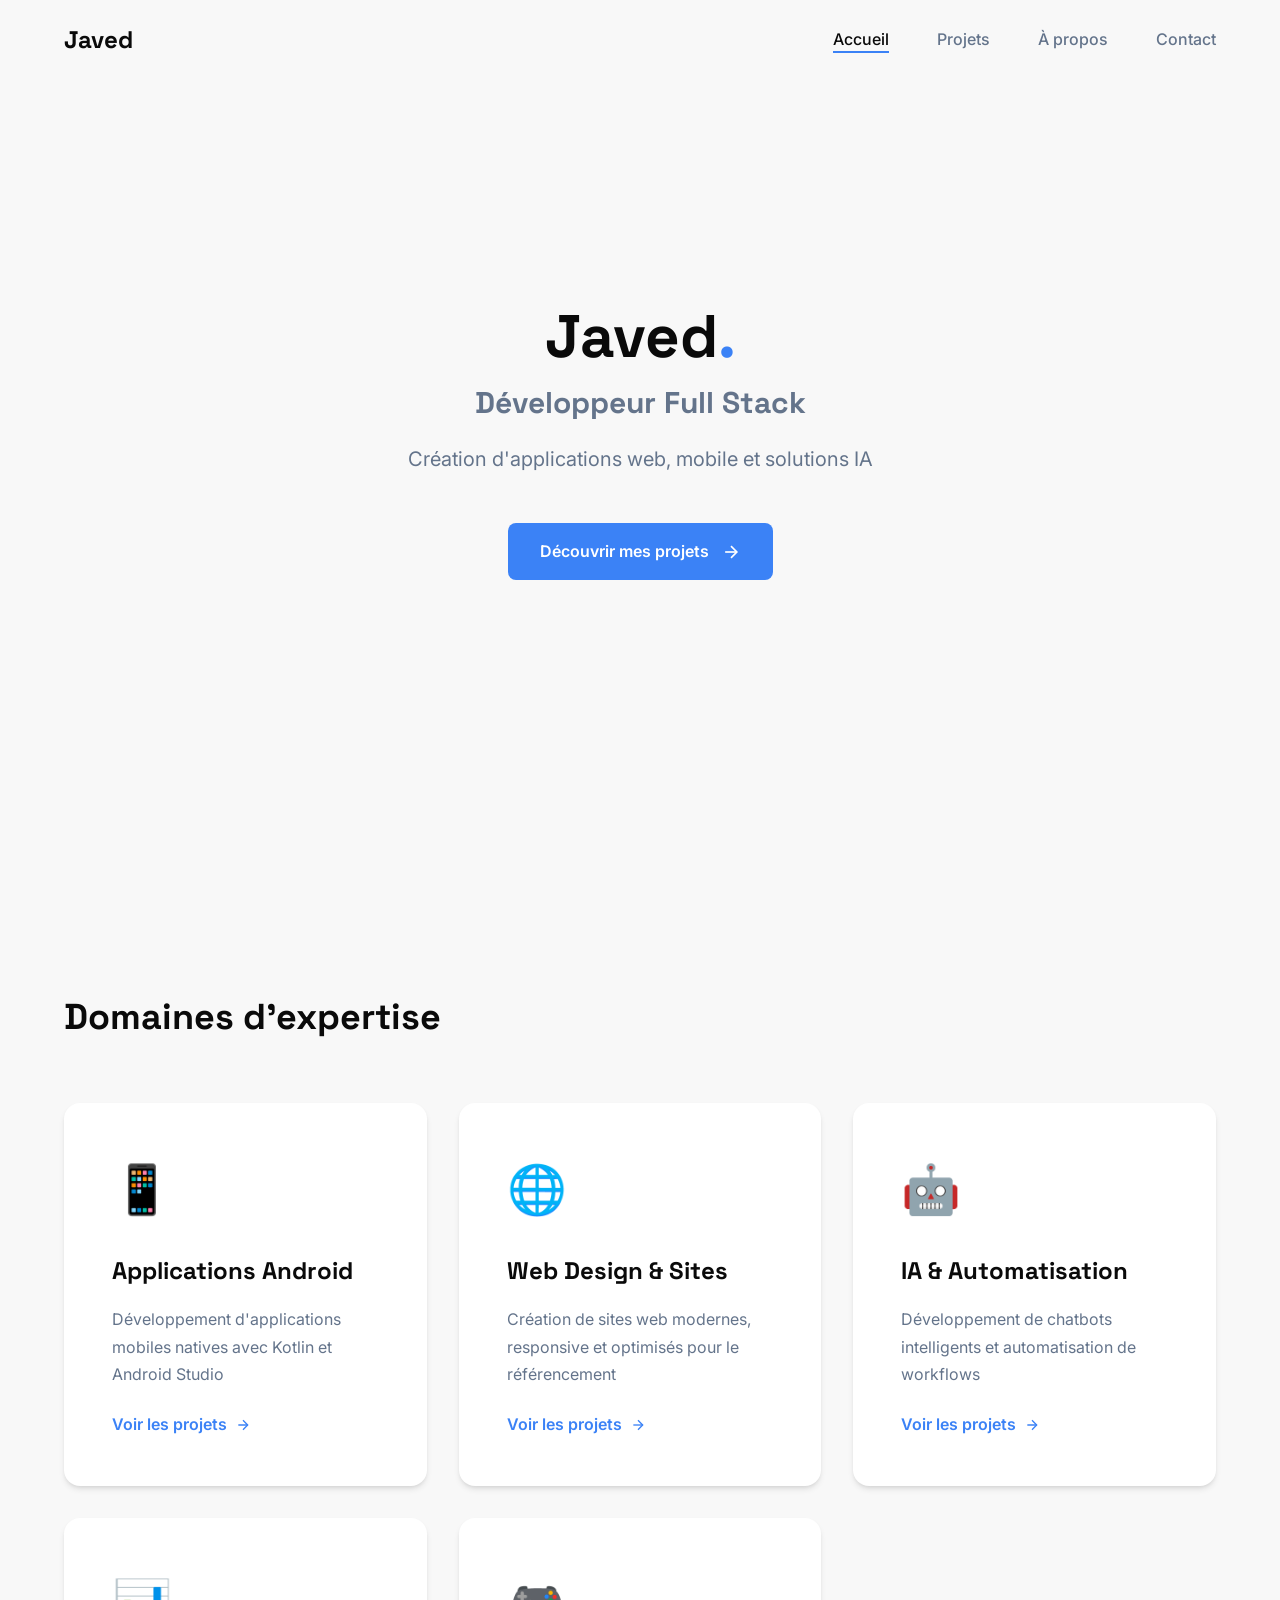
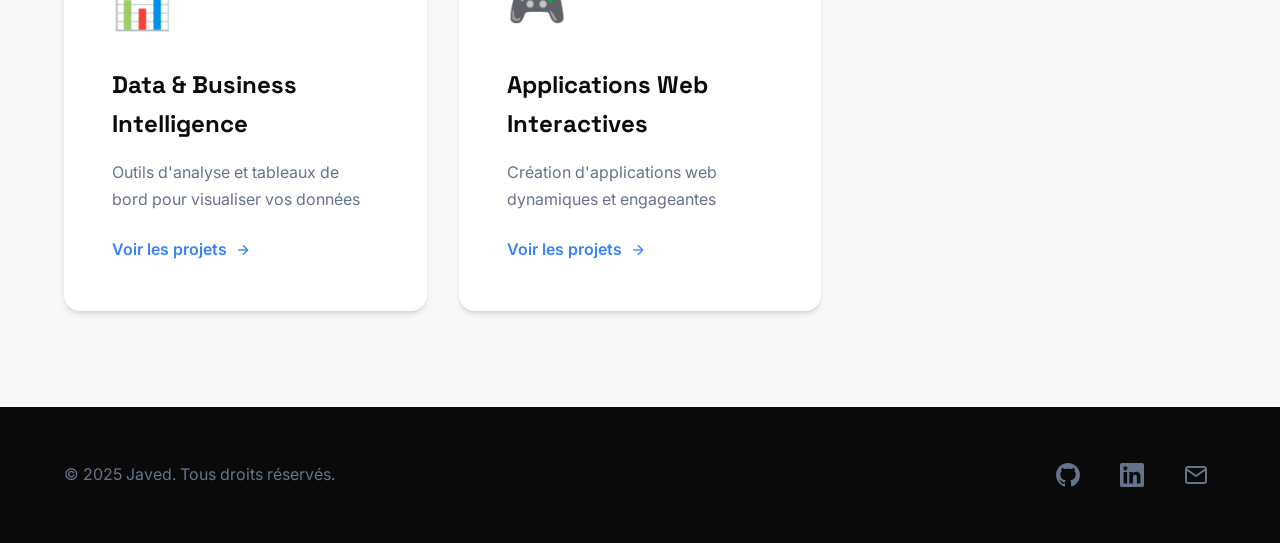
==== index.html @ 01706ac0 "commit init" ====
<!DOCTYPE html>
<html lang="fr">
<head>
    <meta charset="UTF-8">
    <meta name="viewport" content="width=device-width, initial-scale=1.0">
    <meta name="description" content="Javed - Développeur Full Stack spécialisé en applications web, mobile et solutions IA. Portfolio de projets innovants.">
    <meta name="keywords" content="développeur full stack, android, kotlin, javascript, IA, web design">
    <title>Javed - Développeur Full Stack</title>
    <link rel="preconnect" href="https://fonts.googleapis.com">
    <link rel="preconnect" href="https://fonts.gstatic.com" crossorigin>
    <link href="https://fonts.googleapis.com/css2?family=Inter:wght@400;500;600;700&family=Space+Grotesk:wght@700&display=swap" rel="stylesheet">
    <link rel="stylesheet" href="css/styles.css">
</head>
<body>
    <!-- Header Navigation -->
    <header class="header" id="header">
        <nav class="nav container">
            <a href="index.html" class="nav__logo">Javed</a>
            
            <div class="nav__menu" id="nav-menu">
                <ul class="nav__list">
                    <li class="nav__item">
                        <a href="index.html" class="nav__link active">Accueil</a>
                    </li>
                    <li class="nav__item">
                        <a href="projets.html" class="nav__link">Projets</a>
                    </li>
                    <li class="nav__item">
                        <a href="about.html" class="nav__link">À propos</a>
                    </li>
                    <li class="nav__item">
                        <a href="contact.html" class="nav__link">Contact</a>
                    </li>
                </ul>
                <div class="nav__close" id="nav-close">
                    <svg width="24" height="24" viewBox="0 0 24 24" fill="none" stroke="currentColor" stroke-width="2">
                        <line x1="18" y1="6" x2="6" y2="18"></line>
                        <line x1="6" y1="6" x2="18" y2="18"></line>
                    </svg>
                </div>
            </div>

            <div class="nav__toggle" id="nav-toggle">
                <svg width="24" height="24" viewBox="0 0 24 24" fill="none" stroke="currentColor" stroke-width="2">
                    <line x1="3" y1="12" x2="21" y2="12"></line>
                    <line x1="3" y1="6" x2="21" y2="6"></line>
                    <line x1="3" y1="18" x2="21" y2="18"></line>
                </svg>
            </div>
        </nav>
    </header>

    <main class="main">
        <!-- Hero Section -->
        <section class="hero section" id="hero">
            <div class="hero__container container">
                <div class="hero__content fade-in">
                    <h1 class="hero__title">
                        Javed<span class="accent-dot">.</span>
                        <span class="hero__subtitle-block">Développeur Full Stack</span>
                    </h1>
                    <p class="hero__description">
                        Création d'applications web, mobile et solutions IA
                    </p>
                    <a href="projets.html" class="btn btn-primary">
                        Découvrir mes projets
                        <svg width="20" height="20" viewBox="0 0 24 24" fill="none" stroke="currentColor" stroke-width="2">
                            <line x1="5" y1="12" x2="19" y2="12"></line>
                            <polyline points="12 5 19 12 12 19"></polyline>
                        </svg>
                    </a>
                </div>
            </div>
        </section>

        <!-- Categories Preview Section -->
        <section class="categories section" id="categories">
            <div class="categories__container container">
                <h2 class="section__title">Domaines d'expertise</h2>
                
                <div class="categories__grid">
                    <!-- Category Card 1: Applications Android -->
                    <a href="projets.html#android" class="category-card" data-category="android">
                        <div class="category-card__icon">
                            📱
                        </div>
                        <h3 class="category-card__title">Applications Android</h3>
                        <p class="category-card__description">
                            Développement d'applications mobiles natives avec Kotlin et Android Studio
                        </p>
                        <span class="category-card__link">
                            Voir les projets
                            <svg width="16" height="16" viewBox="0 0 24 24" fill="none" stroke="currentColor" stroke-width="2">
                                <line x1="5" y1="12" x2="19" y2="12"></line>
                                <polyline points="12 5 19 12 12 19"></polyline>
                            </svg>
                        </span>
                    </a>

                    <!-- Category Card 2: Web Design -->
                    <a href="projets.html#webdesign" class="category-card" data-category="webdesign">
                        <div class="category-card__icon">
                            🌐
                        </div>
                        <h3 class="category-card__title">Web Design & Sites</h3>
                        <p class="category-card__description">
                            Création de sites web modernes, responsive et optimisés pour le référencement
                        </p>
                        <span class="category-card__link">
                            Voir les projets
                            <svg width="16" height="16" viewBox="0 0 24 24" fill="none" stroke="currentColor" stroke-width="2">
                                <line x1="5" y1="12" x2="19" y2="12"></line>
                                <polyline points="12 5 19 12 12 19"></polyline>
                            </svg>
                        </span>
                    </a>

                    <!-- Category Card 3: IA & Automatisation -->
                    <a href="projets.html#ia" class="category-card" data-category="ia">
                        <div class="category-card__icon">
                            🤖
                        </div>
                        <h3 class="category-card__title">IA & Automatisation</h3>
                        <p class="category-card__description">
                            Développement de chatbots intelligents et automatisation de workflows
                        </p>
                        <span class="category-card__link">
                            Voir les projets
                            <svg width="16" height="16" viewBox="0 0 24 24" fill="none" stroke="currentColor" stroke-width="2">
                                <line x1="5" y1="12" x2="19" y2="12"></line>
                                <polyline points="12 5 19 12 12 19"></polyline>
                            </svg>
                        </span>
                    </a>

                    <!-- Category Card 4: Data & BI -->
                    <a href="projets.html#data" class="category-card" data-category="data">
                        <div class="category-card__icon">
                            📊
                        </div>
                        <h3 class="category-card__title">Data & Business Intelligence</h3>
                        <p class="category-card__description">
                            Outils d'analyse et tableaux de bord pour visualiser vos données
                        </p>
                        <span class="category-card__link">
                            Voir les projets
                            <svg width="16" height="16" viewBox="0 0 24 24" fill="none" stroke="currentColor" stroke-width="2">
                                <line x1="5" y1="12" x2="19" y2="12"></line>
                                <polyline points="12 5 19 12 12 19"></polyline>
                            </svg>
                        </span>
                    </a>

                    <!-- Category Card 5: Applications Web Interactives -->
                    <a href="projets.html#webapp" class="category-card" data-category="webapp">
                        <div class="category-card__icon">
                            🎮
                        </div>
                        <h3 class="category-card__title">Applications Web Interactives</h3>
                        <p class="category-card__description">
                            Création d'applications web dynamiques et engageantes
                        </p>
                        <span class="category-card__link">
                            Voir les projets
                            <svg width="16" height="16" viewBox="0 0 24 24" fill="none" stroke="currentColor" stroke-width="2">
                                <line x1="5" y1="12" x2="19" y2="12"></line>
                                <polyline points="12 5 19 12 12 19"></polyline>
                            </svg>
                        </span>
                    </a>
                </div>
            </div>
        </section>
    </main>

    <!-- Footer -->
    <footer class="footer">
        <div class="footer__container container">
            <div class="footer__content">
                <p class="footer__copy">
                    &copy; 2025 Javed. Tous droits réservés.
                </p>
                <div class="footer__social">
                    <a href="https://github.com" target="_blank" rel="noopener noreferrer" class="footer__social-link" aria-label="GitHub">
                        <svg width="24" height="24" viewBox="0 0 24 24" fill="currentColor">
                            <path d="M12 0C5.37 0 0 5.37 0 12c0 5.31 3.435 9.795 8.205 11.385.6.105.825-.255.825-.57 0-.285-.015-1.23-.015-2.235-3.015.555-3.795-.735-4.035-1.41-.135-.345-.72-1.41-1.23-1.695-.42-.225-1.02-.78-.015-.795.945-.015 1.62.87 1.845 1.23 1.08 1.815 2.805 1.305 3.495.99.105-.78.42-1.305.765-1.605-2.67-.3-5.46-1.335-5.46-5.925 0-1.305.465-2.385 1.23-3.225-.12-.3-.54-1.53.12-3.18 0 0 1.005-.315 3.3 1.23.96-.27 1.98-.405 3-.405s2.04.135 3 .405c2.295-1.56 3.3-1.23 3.3-1.23.66 1.65.24 2.88.12 3.18.765.84 1.23 1.905 1.23 3.225 0 4.605-2.805 5.625-5.475 5.925.435.375.81 1.095.81 2.22 0 1.605-.015 2.895-.015 3.3 0 .315.225.69.825.57A12.02 12.02 0 0024 12c0-6.63-5.37-12-12-12z"/>
                        </svg>
                    </a>
                    <a href="https://linkedin.com" target="_blank" rel="noopener noreferrer" class="footer__social-link" aria-label="LinkedIn">
                        <svg width="24" height="24" viewBox="0 0 24 24" fill="currentColor">
                            <path d="M20.447 20.452h-3.554v-5.569c0-1.328-.027-3.037-1.852-3.037-1.853 0-2.136 1.445-2.136 2.939v5.667H9.351V9h3.414v1.561h.046c.477-.9 1.637-1.85 3.37-1.85 3.601 0 4.267 2.37 4.267 5.455v6.286zM5.337 7.433c-1.144 0-2.063-.926-2.063-2.065 0-1.138.92-2.063 2.063-2.063 1.14 0 2.064.925 2.064 2.063 0 1.139-.925 2.065-2.064 2.065zm1.782 13.019H3.555V9h3.564v11.452zM22.225 0H1.771C.792 0 0 .774 0 1.729v20.542C0 23.227.792 24 1.771 24h20.451C23.2 24 24 23.227 24 22.271V1.729C24 .774 23.2 0 22.222 0h.003z"/>
                        </svg>
                    </a>
                    <a href="mailto:contact@javed.fr" class="footer__social-link" aria-label="Email">
                        <svg width="24" height="24" viewBox="0 0 24 24" fill="none" stroke="currentColor" stroke-width="2">
                            <path d="M4 4h16c1.1 0 2 .9 2 2v12c0 1.1-.9 2-2 2H4c-1.1 0-2-.9-2-2V6c0-1.1.9-2 2-2z"></path>
                            <polyline points="22,6 12,13 2,6"></polyline>
                        </svg>
                    </a>
                </div>
            </div>
        </div>
    </footer>

    <script src="js/main.js"></script>
</body>
</html>
---- css/styles.css ----
/* ====================================
   CSS VARIABLES & RESETS
   ==================================== */

:root {
    /* Colors */
    --color-primary: #0A0A0A;
    --color-white: #F8F8F8;
    --color-accent: #3B82F6;
    --color-accent-hover: #2563EB;
    --color-secondary: #64748B;
    --color-bg-light: #FAFAFA;
    --color-bg-lighter: #F1F5F9;
    --color-border: #E2E8F0;
    --color-success: #10B981;
    --color-error: #EF4444;

    /* Typography */
    --font-primary: 'Inter', -apple-system, BlinkMacSystemFont, 'Segoe UI', sans-serif;
    --font-display: 'Space Grotesk', var(--font-primary);
    --font-code: 'JetBrains Mono', 'Courier New', monospace;

    /* Font Sizes */
    --text-xs: 0.75rem;
    --text-sm: 0.875rem;
    --text-base: 1rem;
    --text-lg: 1.125rem;
    --text-xl: 1.25rem;
    --text-2xl: 1.5rem;
    --text-3xl: 1.875rem;
    --text-4xl: 2.25rem;
    --text-5xl: 3rem;
    --text-6xl: 3.75rem;

    /* Spacing */
    --spacing-xs: 0.5rem;
    --spacing-sm: 0.75rem;
    --spacing-md: 1rem;
    --spacing-lg: 1.5rem;
    --spacing-xl: 2rem;
    --spacing-2xl: 3rem;
    --spacing-3xl: 4rem;
    --spacing-4xl: 6rem;

    /* Shadows */
    --shadow-sm: 0 1px 2px 0 rgb(0 0 0 / 0.05);
    --shadow-md: 0 4px 6px -1px rgb(0 0 0 / 0.1), 0 2px 4px -2px rgb(0 0 0 / 0.1);
    --shadow-lg: 0 10px 15px -3px rgb(0 0 0 / 0.1), 0 4px 6px -4px rgb(0 0 0 / 0.1);
    --shadow-xl: 0 20px 25px -5px rgb(0 0 0 / 0.1), 0 8px 10px -6px rgb(0 0 0 / 0.1);

    /* Transitions */
    --transition-fast: 150ms cubic-bezier(0.4, 0, 0.2, 1);
    --transition-base: 300ms cubic-bezier(0.4, 0, 0.2, 1);
    --transition-slow: 500ms cubic-bezier(0.4, 0, 0.2, 1);

    /* Border Radius */
    --radius-sm: 0.375rem;
    --radius-md: 0.5rem;
    --radius-lg: 0.75rem;
    --radius-xl: 1rem;
    --radius-full: 9999px;

    /* Container */
    --container-width: 1200px;
}

/* CSS Reset */
*, *::before, *::after {
    box-sizing: border-box;
    margin: 0;
    padding: 0;
}

html {
    scroll-behavior: smooth;
    -webkit-font-smoothing: antialiased;
    -moz-osx-font-smoothing: grayscale;
}

body {
    font-family: var(--font-primary);
    font-size: var(--text-base);
    line-height: 1.6;
    color: var(--color-primary);
    background-color: var(--color-white);
    overflow-x: hidden;
}

img, picture, video, canvas, svg {
    display: block;
    max-width: 100%;
    height: auto;
}

input, button, textarea, select {
    font: inherit;
}

a {
    text-decoration: none;
    color: inherit;
}

ul, ol {
    list-style: none;
}

button {
    cursor: pointer;
    border: none;
    background: none;
}

/* ====================================
   UTILITY CLASSES
   ==================================== */

.container {
    width: 100%;
    max-width: var(--container-width);
    margin: 0 auto;
    padding: 0 var(--spacing-lg);
}

.section {
    padding: var(--spacing-4xl) 0;
}

.section__title {
    font-family: var(--font-display);
    font-size: var(--text-4xl);
    font-weight: 700;
    line-height: 1.2;
    margin-bottom: var(--spacing-xl);
    color: var(--color-primary);
}

.section__description {
    font-size: var(--text-lg);
    line-height: 1.7;
    color: var(--color-secondary);
    max-width: 65ch;
}

.accent-text {
    color: var(--color-accent);
}

.accent-dot {
    color: var(--color-accent);
}

/* Fade-in animation class */
.fade-in {
    animation: fadeInUp var(--transition-slow) ease-out;
}

@keyframes fadeInUp {
    from {
        opacity: 0;
        transform: translateY(30px);
    }
    to {
        opacity: 1;
        transform: translateY(0);
    }
}

/* Scroll reveal animation */
.scroll-reveal {
    opacity: 0;
    transform: translateY(30px);
    transition: opacity var(--transition-base), transform var(--transition-base);
}

.scroll-reveal.revealed {
    opacity: 1;
    transform: translateY(0);
}

/* ====================================
   HEADER & NAVIGATION
   ==================================== */

.header {
    position: fixed;
    top: 0;
    left: 0;
    width: 100%;
    background-color: rgba(248, 248, 248, 0.95);
    backdrop-filter: blur(10px);
    z-index: 1000;
    transition: box-shadow var(--transition-base);
}

.header.scrolled {
    box-shadow: var(--shadow-sm);
}

.nav {
    display: flex;
    align-items: center;
    justify-content: space-between;
    height: 80px;
}

.nav__logo {
    font-family: var(--font-display);
    font-size: var(--text-2xl);
    font-weight: 700;
    color: var(--color-primary);
    transition: color var(--transition-fast);
}

.nav__logo:hover {
    color: var(--color-accent);
}

.nav__list {
    display: flex;
    align-items: center;
    gap: var(--spacing-2xl);
}

.nav__link {
    position: relative;
    font-weight: 500;
    color: var(--color-secondary);
    transition: color var(--transition-fast);
}

.nav__link::after {
    content: '';
    position: absolute;
    bottom: -4px;
    left: 0;
    width: 0;
    height: 2px;
    background-color: var(--color-accent);
    transition: width var(--transition-fast);
}

.nav__link:hover,
.nav__link.active {
    color: var(--color-primary);
}

.nav__link.active::after {
    width: 100%;
}

.nav__toggle,
.nav__close {
    display: none;
    cursor: pointer;
    color: var(--color-primary);
}

/* ====================================
   BUTTONS
   ==================================== */

.btn {
    display: inline-flex;
    align-items: center;
    gap: var(--spacing-sm);
    padding: var(--spacing-md) var(--spacing-xl);
    font-weight: 600;
    border-radius: var(--radius-md);
    transition: all var(--transition-fast);
    cursor: pointer;
}

.btn-primary {
    background-color: var(--color-accent);
    color: white;
}

.btn-primary:hover {
    background-color: var(--color-accent-hover);
    transform: translateY(-2px);
    box-shadow: var(--shadow-lg);
}

.btn-secondary {
    background-color: var(--color-bg-lighter);
    color: var(--color-primary);
}

.btn-secondary:hover {
    background-color: var(--color-primary);
    color: var(--color-white);
    transform: translateY(-2px);
}

.btn-sm {
    padding: var(--spacing-sm) var(--spacing-lg);
    font-size: var(--text-sm);
}

.btn-lg {
    padding: var(--spacing-lg) var(--spacing-2xl);
    font-size: var(--text-lg);
}

.btn-full {
    width: 100%;
    justify-content: center;
}

.btn-icon {
    display: inline-flex;
    align-items: center;
    justify-content: center;
    width: 40px;
    height: 40px;
    background-color: rgba(255, 255, 255, 0.9);
    color: var(--color-primary);
    border-radius: var(--radius-md);
    transition: all var(--transition-fast);
}

.btn-icon:hover {
    background-color: var(--color-accent);
    color: white;
    transform: scale(1.1);
}

/* ====================================
   HERO SECTIONS
   ==================================== */

.hero {
    min-height: 100vh;
    display: flex;
    align-items: center;
    padding-top: 80px;
}

.hero__container {
    width: 100%;
}

.hero__content {
    text-align: center;
    max-width: 800px;
    margin: 0 auto;
}

.hero__title {
    font-family: var(--font-display);
    font-size: var(--text-6xl);
    font-weight: 700;
    line-height: 1.1;
    margin-bottom: var(--spacing-lg);
    color: var(--color-primary);
}

.hero__subtitle-block {
    display: block;
    color: var(--color-secondary);
    font-size: var(--text-3xl);
    margin-top: var(--spacing-md);
}

.hero__description {
    font-size: var(--text-xl);
    color: var(--color-secondary);
    margin-bottom: var(--spacing-2xl);
    max-width: 60ch;
    margin-left: auto;
    margin-right: auto;
}

/* ====================================
   CATEGORY CARDS (Homepage)
   ==================================== */

.categories__grid {
    display: grid;
    grid-template-columns: repeat(auto-fit, minmax(300px, 1fr));
    gap: var(--spacing-xl);
    margin-top: var(--spacing-3xl);
}

.category-card {
    position: relative;
    padding: var(--spacing-2xl);
    background-color: white;
    border-radius: var(--radius-xl);
    box-shadow: var(--shadow-md);
    transition: all var(--transition-base);
    overflow: hidden;
}

.category-card::before {
    content: '';
    position: absolute;
    top: 0;
    left: 0;
    width: 100%;
    height: 4px;
    background: linear-gradient(90deg, var(--color-accent), var(--color-accent-hover));
    transform: scaleX(0);
    transform-origin: left;
    transition: transform var(--transition-base);
}

.category-card:hover {
    transform: translateY(-8px);
    box-shadow: var(--shadow-xl);
}

.category-card:hover::before {
    transform: scaleX(1);
}

.category-card__icon {
    font-size: var(--text-5xl);
    margin-bottom: var(--spacing-lg);
}

.category-card__title {
    font-family: var(--font-display);
    font-size: var(--text-2xl);
    font-weight: 700;
    margin-bottom: var(--spacing-md);
    color: var(--color-primary);
}

.category-card__description {
    color: var(--color-secondary);
    margin-bottom: var(--spacing-lg);
    line-height: 1.7;
}

.category-card__link {
    display: inline-flex;
    align-items: center;
    gap: var(--spacing-xs);
    color: var(--color-accent);
    font-weight: 600;
    transition: gap var(--transition-fast);
}

.category-card:hover .category-card__link {
    gap: var(--spacing-sm);
}

/* ====================================
   PROJECTS PAGE
   ==================================== */

.projects-hero {
    padding-top: 140px;
    padding-bottom: var(--spacing-3xl);
    text-align: center;
}

.projects-hero__title {
    font-family: var(--font-display);
    font-size: var(--text-5xl);
    font-weight: 700;
    margin-bottom: var(--spacing-lg);
}

.projects-hero__description {
    font-size: var(--text-lg);
    color: var(--color-secondary);
    margin-bottom: var(--spacing-2xl);
    max-width: 60ch;
    margin-left: auto;
    margin-right: auto;
}

/* Filter Buttons */
.filter-buttons {
    display: flex;
    flex-wrap: wrap;
    justify-content: center;
    gap: var(--spacing-md);
    margin-top: var(--spacing-2xl);
}

.filter-btn {
    padding: var(--spacing-sm) var(--spacing-lg);
    font-weight: 500;
    background-color: var(--color-bg-lighter);
    color: var(--color-secondary);
    border-radius: var(--radius-full);
    transition: all var(--transition-fast);
}

.filter-btn:hover,
.filter-btn.active {
    background-color: var(--color-accent);
    color: white;
}

/* Projects Section */
.projects-section {
    opacity: 1;
    transition: opacity var(--transition-base);
}

.projects-section.hidden {
    display: none;
}

.section-header {
    display: flex;
    align-items: flex-start;
    gap: var(--spacing-lg);
    margin-bottom: var(--spacing-3xl);
}

.section-header__icon {
    font-size: var(--text-4xl);
    flex-shrink: 0;
}

/* Project Cards */
.projects-grid {
    display: grid;
    grid-template-columns: repeat(auto-fill, minmax(350px, 1fr));
    gap: var(--spacing-2xl);
}

.project-card {
    position: relative;
    background-color: white;
    border-radius: var(--radius-xl);
    box-shadow: var(--shadow-md);
    overflow: hidden;
    transition: all var(--transition-base);
}

.project-card:hover {
    transform: translateY(-4px);
    box-shadow: var(--shadow-xl);
}

.project-card--featured {
    border: 2px solid var(--color-accent);
}

.project-card__badge {
    position: absolute;
    top: var(--spacing-lg);
    right: var(--spacing-lg);
    padding: var(--spacing-xs) var(--spacing-md);
    background-color: var(--color-accent);
    color: white;
    font-size: var(--text-xs);
    font-weight: 600;
    text-transform: uppercase;
    letter-spacing: 0.5px;
    border-radius: var(--radius-full);
    z-index: 10;
}

.project-card__image {
    position: relative;
    width: 100%;
    height: 250px;
    overflow: hidden;
}

.project-card__image img {
    width: 100%;
    height: 100%;
    object-fit: cover;
    transition: transform var(--transition-slow);
}

.project-card:hover .project-card__image img {
    transform: scale(1.05);
}

.project-card__overlay {
    position: absolute;
    inset: 0;
    background: linear-gradient(to top, rgba(10, 10, 10, 0.8), transparent);
    display: flex;
    align-items: flex-end;
    justify-content: flex-end;
    padding: var(--spacing-lg);
    opacity: 0;
    transition: opacity var(--transition-base);
}

.project-card:hover .project-card__overlay {
    opacity: 1;
}

.project-card__content {
    padding: var(--spacing-xl);
}

.project-card__title {
    font-family: var(--font-display);
    font-size: var(--text-xl);
    font-weight: 700;
    margin-bottom: var(--spacing-md);
    color: var(--color-primary);
}

.project-card__description {
    color: var(--color-secondary);
    line-height: 1.7;
    margin-bottom: var(--spacing-lg);
}

.project-card__tech {
    display: flex;
    flex-wrap: wrap;
    gap: var(--spacing-sm);
    margin-bottom: var(--spacing-lg);
}

.tech-tag {
    padding: var(--spacing-xs) var(--spacing-md);
    font-size: var(--text-xs);
    font-weight: 500;
    background-color: var(--color-bg-lighter);
    color: var(--color-secondary);
    border-radius: var(--radius-sm);
}

.project-card__links {
    display: flex;
    gap: var(--spacing-md);
}

.project-card__badge-powered {
    margin-top: var(--spacing-lg);
    padding-top: var(--spacing-lg);
    border-top: 1px solid var(--color-border);
    font-size: var(--text-sm);
    color: var(--color-secondary);
}

/* Horizontal Project Card */
.project-card--horizontal {
    display: grid;
    grid-template-columns: 400px 1fr;
    gap: 0;
}

.project-card--horizontal .project-card__image {
    height: 100%;
    min-height: 300px;
}

/* Automation Section */
.automation-section {
    margin-top: var(--spacing-3xl);
    padding: var(--spacing-2xl);
    background-color: var(--color-bg-light);
    border-radius: var(--radius-xl);
}

.automation-section__title {
    font-family: var(--font-display);
    font-size: var(--text-2xl);
    font-weight: 700;
    margin-bottom: var(--spacing-xl);
    text-align: center;
}

.automation-grid {
    display: grid;
    grid-template-columns: repeat(auto-fit, minmax(250px, 1fr));
    gap: var(--spacing-xl);
}

.automation-card {
    padding: var(--spacing-xl);
    background-color: white;
    border-radius: var(--radius-lg);
    text-align: center;
}

.automation-card__icon {
    width: 80px;
    height: 80px;
    margin: 0 auto var(--spacing-lg);
    border-radius: var(--radius-lg);
    overflow: hidden;
}

.automation-card__icon img {
    width: 100%;
    height: 100%;
    object-fit: cover;
}

.automation-card__title {
    font-family: var(--font-display);
    font-size: var(--text-xl);
    font-weight: 700;
    margin-bottom: var(--spacing-md);
}

.automation-card__description {
    color: var(--color-secondary);
    line-height: 1.7;
}

/* MediaPipe Section */
.mediapipe-section {
    margin-top: var(--spacing-3xl);
}

.mediapipe-section__title {
    font-family: var(--font-display);
    font-size: var(--text-2xl);
    font-weight: 700;
    margin-bottom: var(--spacing-xl);
}

.mediapipe-card {
    display: grid;
    grid-template-columns: 1fr 400px;
    gap: var(--spacing-2xl);
    padding: var(--spacing-2xl);
    background-color: var(--color-bg-light);
    border-radius: var(--radius-xl);
}

.mediapipe-card__description {
    color: var(--color-secondary);
    line-height: 1.8;
    margin-bottom: var(--spacing-xl);
}

.mediapipe-card__features {
    display: flex;
    flex-direction: column;
    gap: var(--spacing-md);
}

.feature-item {
    display: flex;
    align-items: center;
    gap: var(--spacing-md);
    padding: var(--spacing-md);
    background-color: white;
    border-radius: var(--radius-md);
}

.feature-item__icon {
    font-size: var(--text-2xl);
}

.feature-item__text {
    font-weight: 500;
    color: var(--color-primary);
}

.mediapipe-card__demo {
    border-radius: var(--radius-lg);
    overflow: hidden;
}

.mediapipe-card__demo img {
    width: 100%;
    height: 100%;
    object-fit: cover;
}

/* ====================================
   MODAL
   ==================================== */

.modal {
    position: fixed;
    inset: 0;
    z-index: 2000;
    display: none;
    align-items: center;
    justify-content: center;
    padding: var(--spacing-xl);
}

.modal.active {
    display: flex;
}

.modal__overlay {
    position: absolute;
    inset: 0;
    background-color: rgba(10, 10, 10, 0.8);
    backdrop-filter: blur(4px);
}

.modal__content {
    position: relative;
    width: 100%;
    max-width: 900px;
    max-height: 90vh;
    background-color: white;
    border-radius: var(--radius-xl);
    box-shadow: var(--shadow-xl);
    overflow: hidden;
    animation: modalSlideIn var(--transition-base);
}

@keyframes modalSlideIn {
    from {
        opacity: 0;
        transform: scale(0.95) translateY(20px);
    }
    to {
        opacity: 1;
        transform: scale(1) translateY(0);
    }
}

.modal__close {
    position: absolute;
    top: var(--spacing-lg);
    right: var(--spacing-lg);
    width: 40px;
    height: 40px;
    display: flex;
    align-items: center;
    justify-content: center;
    background-color: rgba(10, 10, 10, 0.1);
    color: var(--color-primary);
    border-radius: var(--radius-md);
    transition: all var(--transition-fast);
    z-index: 10;
}

.modal__close:hover {
    background-color: var(--color-error);
    color: white;
}

.modal__body {
    padding: var(--spacing-2xl);
    max-height: 90vh;
    overflow-y: auto;
}

.modal__title {
    font-family: var(--font-display);
    font-size: var(--text-2xl);
    font-weight: 700;
    margin-bottom: var(--spacing-xl);
}

.modal__body pre {
    background-color: #282c34;
    border-radius: var(--radius-lg);
    padding: var(--spacing-xl);
    overflow-x: auto;
}

.modal__body code {
    font-family: var(--font-code);
    font-size: var(--text-sm);
    line-height: 1.6;
}

/* ====================================
   ABOUT PAGE
   ==================================== */

.about-hero {
    padding-top: 140px;
    padding-bottom: var(--spacing-3xl);
}

.about-hero__content {
    display: grid;
    grid-template-columns: 300px 1fr;
    gap: var(--spacing-3xl);
    align-items: center;
}

.about-hero__image-wrapper {
    position: relative;
}

.about-hero__image {
    width: 100%;
    aspect-ratio: 1;
    object-fit: cover;
    border-radius: var(--radius-xl);
    box-shadow: var(--shadow-xl);
}

.about-hero__title {
    font-family: var(--font-display);
    font-size: var(--text-4xl);
    font-weight: 700;
    line-height: 1.2;
    margin-bottom: var(--spacing-lg);
}

.about-hero__subtitle {
    font-size: var(--text-xl);
    color: var(--color-secondary);
}

/* Bio Section */
.bio__text {
    max-width: 85ch;
}

.bio__text p {
    color: var(--color-secondary);
    line-height: 1.8;
    margin-bottom: var(--spacing-lg);
}

.bio__text p:last-child {
    margin-bottom: 0;
}

/* Skills Section */
.skills__grid {
    display: grid;
    grid-template-columns: repeat(auto-fit, minmax(300px, 1fr));
    gap: var(--spacing-2xl);
    margin-top: var(--spacing-2xl);
}

.skill-category {
    padding: var(--spacing-xl);
    background-color: white;
    border-radius: var(--radius-lg);
    box-shadow: var(--shadow-md);
}

.skill-category__title {
    display: flex;
    align-items: center;
    gap: var(--spacing-md);
    font-size: var(--text-xl);
    font-weight: 700;
    margin-bottom: var(--spacing-lg);
}

.skill-category__icon {
    font-size: var(--text-2xl);
}

.skill-tags {
    display: flex;
    flex-wrap: wrap;
    gap: var(--spacing-sm);
}

.skill-tag {
    padding: var(--spacing-sm) var(--spacing-md);
    font-size: var(--text-sm);
    font-weight: 500;
    background-color: var(--color-bg-lighter);
    color: var(--color-primary);
    border-radius: var(--radius-sm);
    transition: all var(--transition-fast);
}

.skill-tag:hover {
    background-color: var(--color-accent);
    color: white;
}

/* Philosophy Section */
.philosophy__grid {
    display: grid;
    grid-template-columns: repeat(auto-fit, minmax(300px, 1fr));
    gap: var(--spacing-2xl);
    margin-top: var(--spacing-2xl);
}

.philosophy-card {
    padding: var(--spacing-2xl);
    background-color: white;
    border-radius: var(--radius-xl);
    box-shadow: var(--shadow-md);
    transition: all var(--transition-base);
}

.philosophy-card:hover {
    transform: translateY(-4px);
    box-shadow: var(--shadow-xl);
}

.philosophy-card__icon {
    display: flex;
    align-items: center;
    justify-content: center;
    width: 80px;
    height: 80px;
    margin-bottom: var(--spacing-lg);
    background-color: var(--color-bg-light);
    color: var(--color-accent);
    border-radius: var(--radius-lg);
}

.philosophy-card__title {
    font-family: var(--font-display);
    font-size: var(--text-xl);
    font-weight: 700;
    margin-bottom: var(--spacing-md);
}

.philosophy-card__description {
    color: var(--color-secondary);
    line-height: 1.7;
}

/* CTA Section */
.cta-section {
    background-color: var(--color-bg-light);
}

.cta-card {
    max-width: 700px;
    margin: 0 auto;
    padding: var(--spacing-3xl);
    text-align: center;
    background-color: white;
    border-radius: var(--radius-xl);
    box-shadow: var(--shadow-lg);
}

.cta-card__title {
    font-family: var(--font-display);
    font-size: var(--text-3xl);
    font-weight: 700;
    margin-bottom: var(--spacing-lg);
}

.cta-card__description {
    font-size: var(--text-lg);
    color: var(--color-secondary);
    margin-bottom: var(--spacing-2xl);
}

/* ====================================
   CONTACT PAGE
   ==================================== */

.contact-hero {
    padding-top: 140px;
    padding-bottom: var(--spacing-2xl);
    text-align: center;
}

.contact-hero__title {
    font-family: var(--font-display);
    font-size: var(--text-5xl);
    font-weight: 700;
    margin-bottom: var(--spacing-lg);
}

.contact-hero__description {
    font-size: var(--text-lg);
    color: var(--color-secondary);
    max-width: 60ch;
    margin: 0 auto;
}

/* Contact Layout */
.contact-layout {
    display: grid;
    grid-template-columns: 2fr 1fr;
    gap: var(--spacing-3xl);
}

/* Contact Form */
.contact-form-card {
    padding: var(--spacing-2xl);
    background-color: white;
    border-radius: var(--radius-xl);
    box-shadow: var(--shadow-lg);
}

.contact-form__title {
    font-family: var(--font-display);
    font-size: var(--text-2xl);
    font-weight: 700;
    margin-bottom: var(--spacing-md);
}

.contact-form__subtitle {
    color: var(--color-secondary);
    margin-bottom: var(--spacing-2xl);
}

.form__group {
    margin-bottom: var(--spacing-lg);
}

.form__label {
    display: block;
    font-weight: 500;
    margin-bottom: var(--spacing-sm);
    color: var(--color-primary);
}

.form__input,
.form__textarea {
    width: 100%;
    padding: var(--spacing-md);
    font-size: var(--text-base);
    border: 2px solid var(--color-border);
    border-radius: var(--radius-md);
    transition: all var(--transition-fast);
}

.form__input:focus,
.form__textarea:focus {
    outline: none;
    border-color: var(--color-accent);
    box-shadow: 0 0 0 3px rgba(59, 130, 246, 0.1);
}

.form__textarea {
    resize: vertical;
    min-height: 150px;
}

.form__error {
    display: block;
    margin-top: var(--spacing-xs);
    font-size: var(--text-sm);
    color: var(--color-error);
}

.form__note {
    margin-top: var(--spacing-lg);
    font-size: var(--text-sm);
    color: var(--color-secondary);
}

.form__message {
    display: flex;
    align-items: center;
    gap: var(--spacing-md);
    padding: var(--spacing-lg);
    margin-top: var(--spacing-lg);
    border-radius: var(--radius-md);
}

.form__message--success {
    background-color: rgba(16, 185, 129, 0.1);
    color: var(--color-success);
}

.form__message--error {
    background-color: rgba(239, 68, 68, 0.1);
    color: var(--color-error);
}

.btn-loader {
    display: inline-block;
    animation: spin 1s linear infinite;
}

@keyframes spin {
    to {
        transform: rotate(360deg);
    }
}

/* Contact Info */
.contact-info-card,
.contact-social-card,
.contact-info-box {
    padding: var(--spacing-xl);
    background-color: white;
    border-radius: var(--radius-lg);
    box-shadow: var(--shadow-md);
    margin-bottom: var(--spacing-lg);
}

.contact-info__title,
.contact-social__title {
    font-family: var(--font-display);
    font-size: var(--text-xl);
    font-weight: 700;
    margin-bottom: var(--spacing-lg);
}

.contact-info__description {
    color: var(--color-secondary);
    margin-bottom: var(--spacing-xl);
}

.contact-info-item {
    display: flex;
    gap: var(--spacing-lg);
    margin-bottom: var(--spacing-lg);
}

.contact-info-item:last-child {
    margin-bottom: 0;
}

.contact-info-item__icon {
    flex-shrink: 0;
    width: 48px;
    height: 48px;
    display: flex;
    align-items: center;
    justify-content: center;
    background-color: var(--color-bg-light);
    color: var(--color-accent);
    border-radius: var(--radius-md);
}

.contact-info-item__label {
    font-size: var(--text-sm);
    font-weight: 600;
    text-transform: uppercase;
    letter-spacing: 0.5px;
    color: var(--color-secondary);
    margin-bottom: var(--spacing-xs);
}

.contact-info-item__value {
    color: var(--color-primary);
    font-weight: 500;
}

.contact-info-item__value a {
    color: var(--color-accent);
    transition: color var(--transition-fast);
}

.contact-info-item__value a:hover {
    color: var(--color-accent-hover);
}

/* Social Links */
.contact-social-links {
    display: flex;
    flex-direction: column;
    gap: var(--spacing-md);
}

.contact-social-link {
    display: flex;
    align-items: center;
    gap: var(--spacing-md);
    padding: var(--spacing-md);
    background-color: var(--color-bg-light);
    border-radius: var(--radius-md);
    transition: all var(--transition-fast);
}

.contact-social-link:hover {
    background-color: var(--color-accent);
    color: white;
    transform: translateX(4px);
}

/* Info Box */
.contact-info-box {
    display: flex;
    gap: var(--spacing-md);
    background-color: var(--color-bg-lighter);
    border-left: 4px solid var(--color-accent);
}

.contact-info-box svg {
    flex-shrink: 0;
    color: var(--color-accent);
}

.contact-info-box p {
    font-size: var(--text-sm);
    color: var(--color-secondary);
    line-height: 1.6;
}

/* FAQ Section */
.faq-grid {
    display: grid;
    grid-template-columns: repeat(auto-fit, minmax(300px, 1fr));
    gap: var(--spacing-2xl);
    margin-top: var(--spacing-2xl);
}

.faq-item {
    padding: var(--spacing-xl);
    background-color: white;
    border-radius: var(--radius-lg);
    box-shadow: var(--shadow-md);
}

.faq-item__question {
    font-family: var(--font-display);
    font-size: var(--text-lg);
    font-weight: 700;
    margin-bottom: var(--spacing-md);
    color: var(--color-primary);
}

.faq-item__answer {
    color: var(--color-secondary);
    line-height: 1.7;
}

/* ====================================
   FOOTER
   ==================================== */

.footer {
    padding: var(--spacing-2xl) 0;
    background-color: var(--color-primary);
    color: var(--color-white);
}

.footer__content {
    display: flex;
    align-items: center;
    justify-content: space-between;
}

.footer__copy {
    color: var(--color-secondary);
}

.footer__social {
    display: flex;
    gap: var(--spacing-lg);
}

.footer__social-link {
    display: flex;
    align-items: center;
    justify-content: center;
    width: 40px;
    height: 40px;
    color: var(--color-secondary);
    transition: all var(--transition-fast);
}

.footer__social-link:hover {
    color: var(--color-accent);
    transform: translateY(-2px);
}

/* ====================================
   RESPONSIVE DESIGN
   ==================================== */

@media screen and (max-width: 1024px) {
    .project-card--horizontal {
        grid-template-columns: 1fr;
    }

    .mediapipe-card {
        grid-template-columns: 1fr;
    }

    .about-hero__content {
        grid-template-columns: 1fr;
        text-align: center;
    }

    .about-hero__image-wrapper {
        max-width: 300px;
        margin: 0 auto;
    }

    .contact-layout {
        grid-template-columns: 1fr;
    }
}

@media screen and (max-width: 768px) {
    :root {
        --text-6xl: 2.5rem;
        --text-5xl: 2rem;
        --text-4xl: 1.75rem;
        --text-3xl: 1.5rem;
    }

    .section {
        padding: var(--spacing-3xl) 0;
    }

    .nav__menu {
        position: fixed;
        top: 0;
        right: -100%;
        width: 80%;
        max-width: 400px;
        height: 100vh;
        background-color: var(--color-white);
        box-shadow: var(--shadow-xl);
        padding: var(--spacing-3xl) var(--spacing-xl);
        transition: right var(--transition-base);
        z-index: 100;
    }

    .nav__menu.show {
        right: 0;
    }

    .nav__list {
        flex-direction: column;
        align-items: flex-start;
        gap: var(--spacing-xl);
    }

    .nav__close {
        display: block;
        position: absolute;
        top: var(--spacing-lg);
        right: var(--spacing-lg);
    }

    .nav__toggle {
        display: block;
    }

    .categories__grid {
        grid-template-columns: 1fr;
    }

    .projects-grid {
        grid-template-columns: 1fr;
    }

    .skills__grid {
        grid-template-columns: 1fr;
    }

    .philosophy__grid {
        grid-template-columns: 1fr;
    }

    .automation-grid {
        grid-template-columns: 1fr;
    }

    .faq-grid {
        grid-template-columns: 1fr;
    }

    .footer__content {
        flex-direction: column;
        gap: var(--spacing-lg);
        text-align: center;
    }
}

@media screen and (max-width: 640px) {
    .container {
        padding: 0 var(--spacing-md);
    }

    .hero__title {
        font-size: var(--text-4xl);
    }

    .filter-buttons {
        gap: var(--spacing-sm);
    }

    .filter-btn {
        font-size: var(--text-sm);
        padding: var(--spacing-xs) var(--spacing-md);
    }

    .project-card__links {
        flex-direction: column;
    }

    .modal__content {
        margin: var(--spacing-md);
    }
}
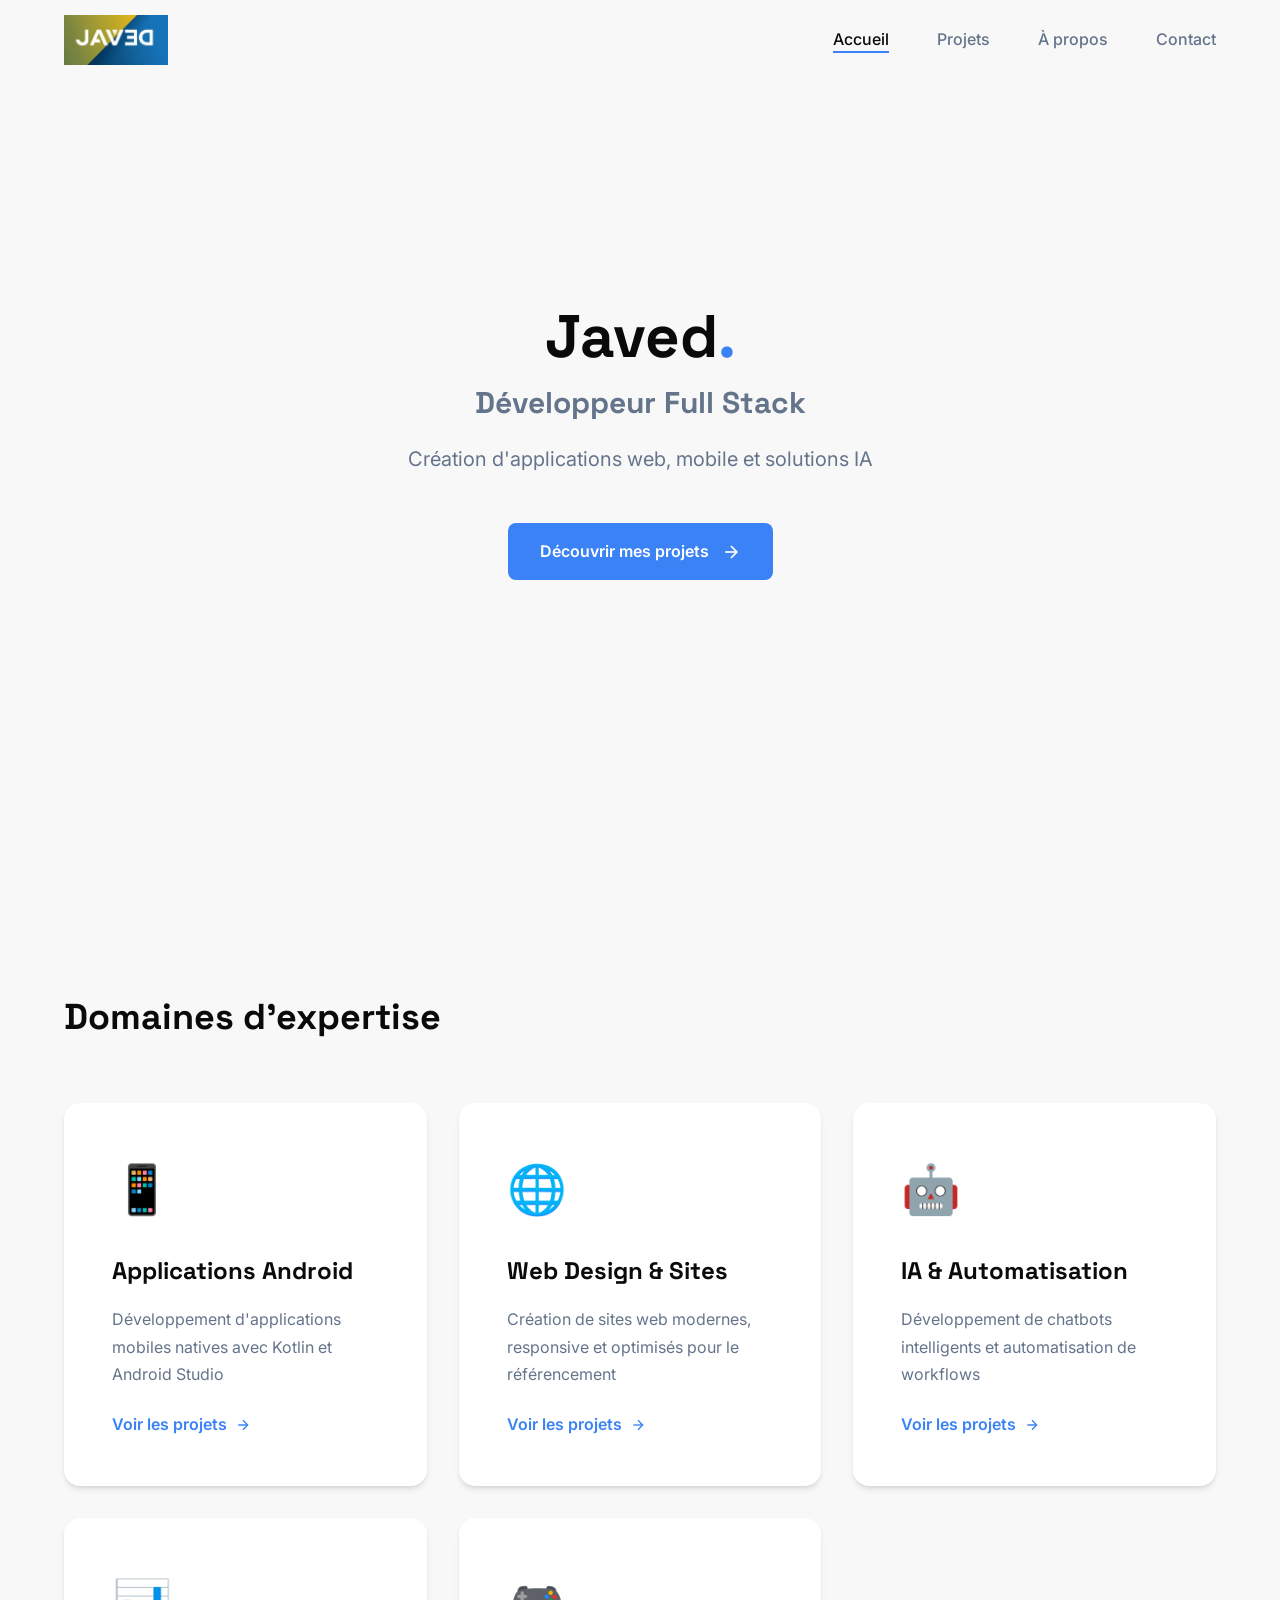
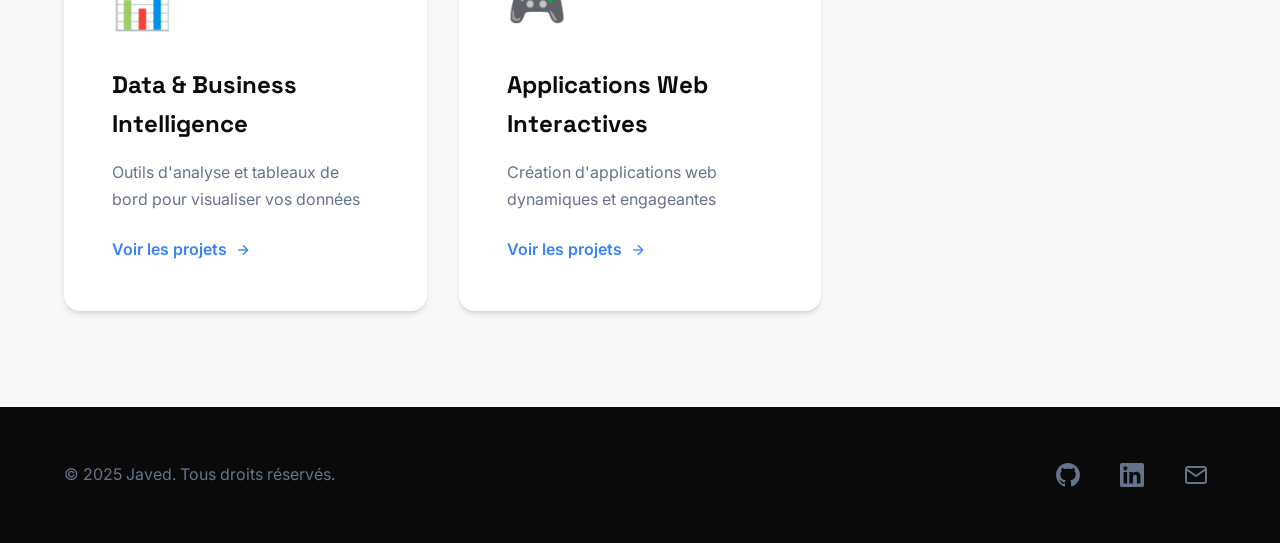
==== commit ebd205e9: "images" ====
--- a/index.html
+++ b/index.html
@@ -6,6 +6,7 @@
     <meta name="description" content="Javed - Développeur Full Stack spécialisé en applications web, mobile et solutions IA. Portfolio de projets innovants.">
     <meta name="keywords" content="développeur full stack, android, kotlin, javascript, IA, web design">
     <title>Javed - Développeur Full Stack</title>
+    <link rel="icon" type="image/x-icon" href="favicon.ico">
     <link rel="preconnect" href="https://fonts.googleapis.com">
     <link rel="preconnect" href="https://fonts.gstatic.com" crossorigin>
     <link href="https://fonts.googleapis.com/css2?family=Inter:wght@400;500;600;700&family=Space+Grotesk:wght@700&display=swap" rel="stylesheet">
@@ -15,7 +16,7 @@
     <!-- Header Navigation -->
     <header class="header" id="header">
         <nav class="nav container">
-            <a href="index.html" class="nav__logo">Javed</a>
+            <a href="index.html" class="nav__logo"><img src="assets/images/logo_smaller.png" alt="Javed"></a>
             
             <div class="nav__menu" id="nav-menu">
                 <ul class="nav__list">
--- a/css/styles.css
+++ b/css/styles.css
@@ -214,6 +214,17 @@
 
 .nav__logo:hover {
     color: var(--color-accent);
+}
+
+.nav__logo img {
+    height: 50px; /* Ajustez selon vos besoins */
+    width: auto;
+    display: block;
+    transition: opacity var(--transition-fast);
+}
+
+.nav__logo:hover img {
+    opacity: 0.8;
 }
 
 .nav__list {
